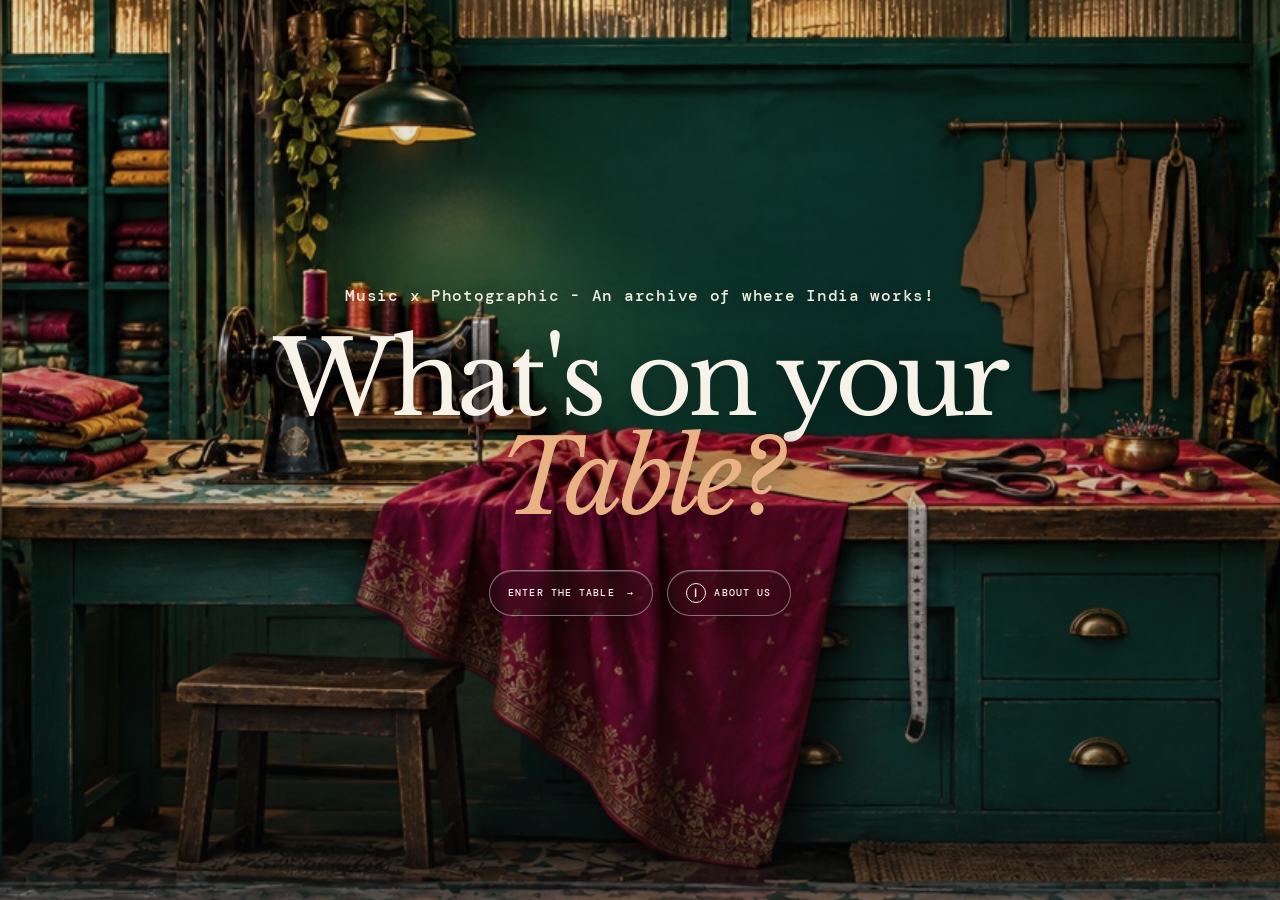
==== index.html @ 7ea65759 "Refactor single-page experience into clean modules" ====
<!doctype html>
<html lang="en">
<head>
  <meta charset="UTF-8">
  <meta name="viewport" content="width=device-width, initial-scale=1">
  <title>What's on your Table?</title>
  <meta name="description" content="Music x photographic — an archive of where India works.">
  <link rel="preconnect" href="https://fonts.googleapis.com">
  <link rel="preconnect" href="https://fonts.gstatic.com" crossorigin>
  <link href="https://fonts.googleapis.com/css2?family=DM+Mono:wght@400;500&family=DM+Sans:wght@400;500;700&family=Libre+Baskerville:ital,wght@0,400;0,700;1,400&display=swap" rel="stylesheet">
  <link rel="stylesheet" href="assets/app.css">
</head>
<body>
  <main>
    <section class="hero" id="top" aria-label="The Great Indian Table">
      <div class="hero-media" aria-hidden="true"></div>
      <div class="hero-copy">
        <p class="hero-kicker">Music x Photographic - An archive of where India works!</p>
        <h1 class="hero-title"><span>What's on your</span><em>Table?</em></h1>
        <div class="hero-actions">
          <button class="hero-cta" type="button" data-explore>Enter the Table <span>→</span></button>
          <button class="hero-info-btn" type="button" data-about aria-label="About Us">
            <span class="info-icon">i</span>
            <span>About Us</span>
          </button>
        </div>
      </div>
    </section>

    <section class="archive" id="stories" aria-label="Full-screen table stories">
      <div class="archive-intro">
        <button class="home-link" type="button" data-home>← Home</button>
        <h2 class="archive-title">Your table is a story of your time, your age, and your...life!</h2>
      </div>

      <div class="story-viewer">
        <div class="viewer-media" id="viewer-media"></div>

        <div class="viewer-info">
          <p class="viewer-quote" id="viewer-quote"></p>
          <div class="viewer-meta" id="viewer-meta">
            <span id="viewer-name"></span>
            <span id="viewer-profession"></span>
            <span id="viewer-location"></span>
          </div>
        </div>

        <div class="viewer-actions" aria-label="Story navigation">
          <button class="viewer-arrow" type="button" data-slide="-1" aria-label="Previous story">←</button>
          <button class="viewer-arrow" type="button" data-slide="1" aria-label="Next story">→</button>
        </div>

        <button class="alt-view" id="alt-view" type="button" hidden aria-label="View next photo">
          ↻ <span>VIEW NEXT PHOTO</span> <span id="alt-count"></span>
        </button>

        <div class="music-player" id="music-player" aria-label="Story music">
          <img class="music-art" id="music-art" src="assets/img/Hero.JPEG" alt="">
          <div class="music-copy">
            <div class="music-kicker">YouTube Music</div>
            <div class="music-title" id="music-title"></div>
          </div>
          <div class="music-controls">
            <button class="music-tracks" id="music-tracks" type="button" aria-label="Show playlist">TRACKS</button>
            <button id="music-prev" type="button" aria-label="Previous song">←</button>
            <button class="music-play" id="music-play" type="button" aria-label="Play music">▶</button>
            <button id="music-next" type="button" aria-label="Next song">→</button>
            <button class="music-open" id="music-open" type="button">OPEN</button>
          </div>
          <div class="music-playlist" id="music-playlist"></div>
        </div>
      </div>

      <div class="story-thumbs" id="story-thumbs" aria-label="Choose a story"></div>
      <div class="keyboard-hint" id="keyboard-hint">
        <span class="key">←</span><span class="key">→</span> stories
        &nbsp; <span class="key">SPACE</span> music
        &nbsp; <span class="key">ESC</span> home
      </div>
      <div class="yt-audio-engine" id="yt-audio-engine" aria-hidden="true"></div>
    </section>

    <div class="about-backdrop" id="about-backdrop" aria-hidden="true">
      <div class="about-modal" role="dialog" aria-modal="true" aria-labelledby="about-title">
        <button class="about-close" id="about-close" type="button" aria-label="Close">×</button>
        <h2 id="about-title">Hi! What's your Table is a fun side project by Suyash, Shashank, Sneha and Himanshu</h2>
        <p>I, Himanshu, run <a href="https://indiafutureai.com/" target="_blank" rel="noopener noreferrer">IndiaFutureAI</a> where we upskill Indians and help them find jobs, funding for startups, and build a solid career.</p>
        <p><a href="https://x.com/suyashsngh" target="_blank" rel="noopener noreferrer">Suyash</a>, <a href="https://shashankshekhar007.netlify.app/" target="_blank" rel="noopener noreferrer">Shashank</a>, and <a href="https://sneha-t-g-aiwork.framer.website/sneha-t-g" target="_blank" rel="noopener noreferrer">Sneha</a> are accomplished AI CREATOR FELLOWS with exceptional skills on AI.</p>
        <p>We pick fun projects and make them real with our AI skills. In 'What's your Table?' we visited the tables of 16 Indians who build the Bharat. A table is a personal space. Something you spend most of your time on!</p>
        <p>Think of it: You live years living in your table. It sits silently in a corner of your room, under the stains of tea, grease of automotives, glue of bookbinder, pen marks of a student, and what not?</p>
        <p>In such moments of 'personal' building, both self and country, music is a constant partner.</p>
        <p>From an entrepreneur to creator, we all live in joy of music.</p>
        <p>To materialize <em>Bharat ki table</em>, we researched and brought down some of conventional and unconventional tables of India. But I want you to know, these tables are symbolic of the region.</p>
        <p>If you know (and love)</p>
        <ul>
          <li>Telugu music, go to Bangle Maker's table for a fun Telugu Playlist</li>
          <li>Assamese? Boat maker!</li>
          <li>Bengali? Book binder</li>
          <li>Punjabi? Farmer</li>
        </ul>
        <p>...you see every table is celebrating some music</p>
        <p>So, which table are you on? (aka which music did you love?)</p>
        <p>Just take a screenshot of your favourite table and tweet to us at @indiafutureai to tell us about your fav Table!</p>
        <p>Trust me, we love to listen just as we made this project; or shall I say, this table, with love!</p>
        <div style="text-align:center">
          <a class="about-x" href="https://x.com/IndiaFutureAI" target="_blank" rel="noopener noreferrer">
            <span aria-hidden="true">𝕏</span><span>@IndiaFutureAI</span>
          </a>
        </div>
      </div>
    </div>
  </main>

  <script src="assets/stories.js"></script>
  <script src="assets/music.js"></script>
  <script src="assets/app.js"></script>
  <script src="https://www.youtube.com/iframe_api"></script>
</body>
</html>
---- assets/app.css ----
/* Great Indian Table — single-page visual system */

:root {
  --dark: #101615;
  --dark-soft: #1d2422;
  --cream: #f8f3e9;
  --muted: #aeb8b0;
  --accent: #ef9a7e;
  --display: "Libre Baskerville", Georgia, serif;
  --body: "DM Sans", Arial, sans-serif;
  --mono: "DM Mono", monospace;
}

* { box-sizing: border-box; }
html, body { margin: 0; min-height: 100%; background: var(--dark); color: var(--cream); }
body { overflow: hidden; font-family: var(--body); }
button { font: inherit; color: inherit; border: 0; background: none; cursor: pointer; }

.hero,
.archive {
  position: fixed;
  inset: 0;
}

.hero {
  display: grid;
  place-items: center;
  overflow: hidden;
  background: var(--dark);
}

.hero-media {
  position: absolute;
  inset: -3%;
  background: url("img/Hero.JPEG") center / cover no-repeat;
  filter: saturate(.78);
  transform: scale(1.04);
  transition: transform 1.6s cubic-bezier(.2,.7,.2,1);
}

.hero::after {
  content: "";
  position: absolute;
  inset: 0;
  background: linear-gradient(180deg, rgba(8,12,11,.08), rgba(8,12,11,.16) 48%, rgba(8,12,11,.38));
}

.hero-copy {
  position: relative;
  z-index: 1;
  width: min(980px, 88vw);
  text-align: center;
  text-shadow: 0 3px 28px rgba(0,0,0,.58);
}

.hero-kicker {
  max-width: 1000px;
  margin: 0 auto 24px;
  font: 500 clamp(12px,1.25vw,16px) / 1.45 var(--mono);
  letter-spacing: .045em;
  opacity: .96;
}

.hero-title {
  margin: 0;
  font: 400 clamp(3rem,8vw,8.2rem) / .96 var(--display);
  letter-spacing: -.045em;
}

.hero-title span,
.hero-title em { display: block; }
.hero-title em { color: #e8b285; font-style: italic; }

.hero-actions {
  display: flex;
  align-items: center;
  justify-content: center;
  gap: 14px;
  margin-top: 42px;
}

.hero-cta,
.hero-info-btn {
  min-height: 46px;
  border: 1px solid rgba(255,255,255,.42);
  border-radius: 999px;
  backdrop-filter: blur(14px) saturate(130%);
  -webkit-backdrop-filter: blur(14px) saturate(130%);
  box-shadow: 0 10px 32px rgba(0,0,0,.28), inset 0 1px 0 rgba(255,255,255,.2);
  transition: transform .25s ease, background .25s ease, border-color .25s ease, box-shadow .25s ease;
}

.hero-cta {
  position: relative;
  display: inline-flex;
  align-items: center;
  gap: 12px;
  overflow: hidden;
  padding: 0 18px;
  background: rgba(11,16,15,.34);
  font: 500 10px / 1 var(--mono);
  letter-spacing: .11em;
  text-transform: uppercase;
  animation: enterPulse 4.2s ease-in-out infinite;
}

.hero-cta::before {
  content: "";
  position: absolute;
  top: -20%;
  bottom: -20%;
  left: -35%;
  width: 26%;
  background: linear-gradient(110deg, transparent, rgba(255,255,255,.64), rgba(255,235,214,.22), transparent);
  transform: skewX(-18deg);
  filter: blur(1px);
  pointer-events: none;
  animation: enterGlitter 4.2s ease-in-out infinite;
}

.hero-cta span { position: relative; z-index: 1; }

.hero-info-btn {
  position: relative;
  display: inline-flex;
  align-items: center;
  justify-content: center;
  gap: 8px;
  min-width: 124px;
  padding: 0 17px;
  background: rgba(12,17,16,.30);
  font: 500 10px / 1 var(--mono);
  letter-spacing: .11em;
  text-transform: uppercase;
}

.info-icon {
  width: 20px;
  height: 20px;
  display: grid;
  place-items: center;
  border: 1px solid currentColor;
  border-radius: 50%;
  font: 600 12px / 1 var(--body);
}

.hero-info-btn:hover,
.hero-info-btn:focus-visible,
.hero-cta:hover,
.hero-cta:focus-visible {
  transform: translateY(-2px);
  background: rgba(18,24,23,.52);
  border-color: rgba(255,255,255,.82);
  box-shadow: 0 12px 34px rgba(0,0,0,.32), inset 0 1px 0 rgba(255,255,255,.23);
  outline: none;
}

@keyframes enterGlitter {
  0%,57%,100% { left: -35%; opacity: 0; }
  63% { left: 28%; opacity: .92; }
  70% { left: 112%; opacity: 0; }
}

@keyframes enterPulse {
  0%,64%,100% { filter: brightness(1); transform: translateY(0); }
  69% { filter: brightness(1.22); transform: translateY(-1px); }
  74% { filter: brightness(1); transform: translateY(0); }
}

.archive {
  z-index: 10;
  display: none;
  overflow: hidden;
  background: var(--dark);
}

body.is-stories .hero { display: none; }
body.is-stories .archive { display: block; }

.archive-intro {
  position: absolute;
  z-index: 20;
  top: 22px;
  left: 0;
  right: 0;
  display: flex;
  justify-content: center;
  align-items: center;
  pointer-events: none;
}

.archive-title {
  max-width: min(820px, 80vw);
  margin: 0;
  color: #fff;
  text-align: center;
  font: 500 clamp(11px,1.35vw,16px) / 1.4 var(--mono);
  letter-spacing: .035em;
  text-shadow: 0 2px 16px rgba(0,0,0,.88);
}

.home-link,
.alt-view {
  position: fixed;
  z-index: 80;
  display: inline-flex;
  align-items: center;
  justify-content: center;
  min-height: 37px;
  padding: 11px 15px;
  border: 1px solid rgba(255,255,255,.34);
  border-radius: 12px;
  background: rgba(12,17,16,.36);
  color: #fff;
  backdrop-filter: blur(14px) saturate(125%);
  -webkit-backdrop-filter: blur(14px) saturate(125%);
  box-shadow: 0 8px 28px rgba(0,0,0,.28), inset 0 1px 0 rgba(255,255,255,.2);
  font: 500 10px / 1 var(--mono);
  letter-spacing: .1em;
  text-transform: uppercase;
}

.home-link { left: clamp(20px,5vw,78px); }
.alt-view { top: 34px; right: 34px; gap: 8px; }
.alt-view[hidden] { display: none; }

.home-link:hover,
.alt-view:hover,
.home-link:focus-visible,
.alt-view:focus-visible {
  background: rgba(18,24,23,.52);
  border-color: rgba(255,255,255,.62);
  transform: translateY(-1px);
  outline: none;
}

.story-viewer { position: absolute; inset: 0; }

.viewer-media {
  position: absolute;
  inset: 0;
  overflow: hidden;
  background: var(--dark-soft);
}

.viewer-media::after {
  content: "";
  position: absolute;
  inset: 0;
  z-index: 3;
  pointer-events: none;
  background: linear-gradient(180deg, rgba(8,12,11,.16), rgba(8,12,11,.02) 42%, rgba(8,12,11,.10) 62%, rgba(8,12,11,.68));
}

.viewer-media img {
  position: absolute;
  inset: 0;
  width: 100%;
  height: 100%;
  display: block;
  object-fit: cover;
  transform: scale(1.015);
  opacity: 1;
  transition: opacity .75s cubic-bezier(.22,.61,.36,1), transform 1.25s cubic-bezier(.2,.7,.2,1), filter .75s ease;
  will-change: transform, opacity, filter;
}

.viewer-media img.is-old { opacity: 0; transform: scale(1.035) translateX(-18px); filter: blur(1px); }
.viewer-media img.is-new { opacity: 0; transform: scale(1.06) translateX(18px); filter: blur(2px); }
.viewer-media img.is-new.is-visible { opacity: 1; transform: scale(1.015) translateX(0); filter: blur(0); }
.viewer-media.is-parallax img { transform: scale(1.045) translate3d(var(--px,0px), var(--py,0px), 0); }

.viewer-info {
  position: absolute;
  z-index: 5;
  left: 50%;
  top: 50%;
  width: min(1100px, 88vw);
  transform: translate(-50%,-42%);
  display: flex;
  flex-direction: column;
  align-items: center;
  justify-content: center;
  text-align: center;
  text-shadow: 0 2px 30px rgba(0,0,0,.72);
}

.viewer-quote {
  order: 1;
  max-width: 820px;
  margin: 0 auto 20px;
  color: #fff;
  font: italic clamp(1.7rem,3.2vw,3.55rem) / 1.15 var(--display);
  letter-spacing: -.025em;
  text-shadow: 0 3px 12px rgba(0,0,0,.95), 0 8px 34px rgba(0,0,0,.82), 0 0 3px #000;
}

.viewer-meta {
  order: 2;
  display: inline-flex;
  align-items: center;
  justify-content: center;
  max-width: 90vw;
  padding: 8px 13px;
  border: 1px solid rgba(248,243,233,.18);
  border-radius: 999px;
  background: rgba(8,12,11,.48);
  backdrop-filter: blur(8px);
  -webkit-backdrop-filter: blur(8px);
  box-shadow: 0 5px 22px rgba(0,0,0,.22);
}

.viewer-meta span {
  font: 500 12px / 1 var(--mono);
  letter-spacing: .09em;
  text-transform: uppercase;
  color: #fff;
  white-space: nowrap;
  text-shadow: 0 2px 8px rgba(0,0,0,.85);
}

.viewer-meta span + span::before {
  content: "·";
  margin: 0 .55em;
  opacity: .55;
}

.viewer-actions { position: fixed; inset: 0; z-index: 90; pointer-events: none; }
.viewer-arrow {
  position: absolute;
  top: 50%;
  width: 52px;
  height: 52px;
  display: grid;
  place-items: center;
  border: 1px solid rgba(248,243,233,.32);
  border-radius: 50%;
  background: rgba(16,22,21,.72);
  backdrop-filter: blur(14px);
  -webkit-backdrop-filter: blur(14px);
  box-shadow: 0 8px 30px rgba(0,0,0,.24);
  pointer-events: auto;
  opacity: .82;
  transform: translateY(-50%);
  font-size: 1.35rem;
  transition: background .2s ease, border-color .2s ease, opacity .2s ease;
}
.viewer-arrow:first-child { left: 12px; }
.viewer-arrow:last-child { right: 12px; }
.viewer-arrow:hover { background: rgba(16,22,21,.92); border-color: rgba(248,243,233,.56); opacity: 1; }

.story-thumbs {
  position: fixed;
  z-index: 35;
  left: clamp(20px,6vw,96px);
  right: clamp(20px,6vw,96px);
  bottom: 18px;
  display: flex;
  gap: 9px;
  overflow-x: auto;
  padding: 8px 4px 10px;
  scrollbar-width: none;
}
.story-thumbs::-webkit-scrollbar { display: none; }

.story-thumb {
  position: relative;
  flex: 0 0 78px;
  height: 52px;
  overflow: hidden;
  border: 1px solid rgba(248,243,233,.27);
  background: #293330;
  opacity: .48;
  transition: opacity .2s ease, transform .2s ease, border-color .2s ease;
}
.story-thumb img { width: 100%; height: 100%; display: block; object-fit: cover; }
.story-thumb span { position: absolute; left: 5px; bottom: 4px; font: 8px var(--mono); text-shadow: 0 1px 5px #000; }
.story-thumb.is-active { opacity: 1; border-color: var(--accent); transform: translateY(-5px); }

.music-player {
  position: fixed;
  z-index: 50;
  left: 50%;
  bottom: 88px;
  width: min(440px, calc(100vw - 40px));
  min-height: 58px;
  transform: translateX(-50%);
  display: none;
  align-items: center;
  padding: 7px 10px 7px 8px;
  border: 1px solid rgba(248,243,233,.14);
  border-radius: 999px;
  background: rgba(13,18,17,.82);
  backdrop-filter: blur(18px);
  -webkit-backdrop-filter: blur(18px);
  box-shadow: 0 12px 40px rgba(0,0,0,.38);
}
.music-player.is-visible { display: flex; }

.music-art {
  width: 42px;
  height: 42px;
  flex: 0 0 42px;
  border-radius: 50%;
  object-fit: cover;
  background: #303836;
  border: 1px solid rgba(248,243,233,.22);
  box-shadow: inset 0 0 0 5px rgba(13,18,17,.35), 0 3px 12px rgba(0,0,0,.25);
}
.music-player.is-playing .music-art { animation: discSpin 7s linear infinite; }
@keyframes discSpin { to { transform: rotate(360deg); } }

.music-copy { min-width: 0; flex: 1; padding: 0 11px; }
.music-kicker { margin-bottom: 3px; font: 7px var(--mono); letter-spacing: .14em; text-transform: uppercase; opacity: .52; }
.music-title { overflow: hidden; white-space: nowrap; text-overflow: ellipsis; font: 500 11px var(--body); }
.music-controls { display: flex; align-items: center; gap: 2px; }
.music-controls button { width: 30px; height: 30px; display: grid; place-items: center; border-radius: 50%; opacity: .76; }
.music-controls button:hover { background: rgba(255,255,255,.08); opacity: 1; }
.music-play { font-size: 12px !important; background: rgba(248,243,233,.12) !important; }
.music-open,
.music-tracks { width: auto !important; padding: 0 8px !important; font: 8px var(--mono) !important; letter-spacing: .08em; text-transform: uppercase; }

.music-playlist {
  position: absolute;
  left: 0;
  right: 0;
  bottom: calc(100% + 6px);
  display: none;
  max-height: min(340px, 48vh);
  overflow: auto;
  padding: 10px;
  border: 1px solid rgba(248,243,233,.18);
  border-radius: 20px;
  background: rgba(13,18,17,.97);
  box-shadow: 0 18px 60px rgba(0,0,0,.55);
  scrollbar-width: none;
}
.music-playlist::-webkit-scrollbar { display: none; }
.music-player.playlist-open .music-playlist { display: block; }
.playlist-head { display: flex; justify-content: space-between; padding: 3px 6px 9px; color: var(--muted); font: 7px var(--mono); letter-spacing: .14em; text-transform: uppercase; }
.playlist-row { width: 100%; display: flex; align-items: center; gap: 10px; padding: 9px 8px; border-radius: 10px; text-align: left; color: #d9d5cc; }
.playlist-row:hover, .playlist-row.is-current { background: rgba(248,243,233,.08); color: var(--cream); }
.playlist-number { width: 20px; flex: 0 0 20px; color: #929b95; font: 7px var(--mono); }
.playlist-dot { width: 5px; height: 5px; flex: 0 0 5px; border-radius: 50%; background: var(--accent); opacity: 0; }
.playlist-row.is-current .playlist-dot { opacity: 1; }
.playlist-title { min-width: 0; overflow: hidden; text-overflow: ellipsis; white-space: nowrap; font-size: 10px; }

.keyboard-hint {
  position: fixed;
  left: 50%;
  bottom: 2px;
  z-index: 81;
  transform: translateX(-50%);
  white-space: nowrap;
  color: var(--muted);
  font: 7px var(--mono);
  letter-spacing: .1em;
  text-transform: uppercase;
  opacity: .52;
  pointer-events: none;
}
.key { display: inline-block; margin-left: 4px; padding: 3px 5px; border: 1px solid rgba(248,243,233,.2); border-radius: 4px; background: rgba(16,22,21,.6); }

.about-backdrop {
  position: fixed;
  inset: 0;
  z-index: 200;
  display: flex;
  align-items: center;
  justify-content: center;
  padding: 28px;
  background: radial-gradient(circle at 50% 15%, rgba(239,154,126,.08), transparent 38%), rgba(0,0,0,.72);
  backdrop-filter: blur(14px) saturate(115%);
  -webkit-backdrop-filter: blur(14px) saturate(115%);
  opacity: 0;
  pointer-events: none;
  transition: opacity .28s ease;
}
.about-backdrop.is-open { opacity: 1; pointer-events: auto; }

.about-modal {
  position: relative;
  width: min(920px,94vw);
  max-height: min(84vh,860px);
  overflow: auto;
  padding: 30px 42px;
  color: var(--cream);
  border: 1px solid rgba(255,255,255,.18);
  border-radius: 24px;
  background: linear-gradient(145deg, rgba(37,42,38,.96), rgba(15,20,19,.97));
  box-shadow: 0 36px 110px rgba(0,0,0,.58), inset 0 1px 0 rgba(255,255,255,.08);
  isolation: isolate;
}

.about-modal::before {
  content: "";
  position: absolute;
  inset: 0;
  z-index: -1;
  border-radius: inherit;
  background: radial-gradient(circle at 12% 10%, rgba(239,154,126,.25), transparent 28%), radial-gradient(circle at 90% 85%, rgba(210,181,132,.12), transparent 34%), repeating-linear-gradient(0deg, rgba(255,255,255,.012) 0, rgba(255,255,255,.012) 1px, transparent 1px, transparent 5px);
}

.about-close {
  position: sticky;
  top: 0;
  float: right;
  width: 36px;
  height: 36px;
  display: grid;
  place-items: center;
  border: 1px solid rgba(255,255,255,.17);
  border-radius: 50%;
  background: rgba(255,255,255,.08);
  font-size: 20px;
}

.about-modal h2 { margin: 4px 54px 26px 0; font: 700 clamp(1.45rem,2.7vw,2.25rem) / 1.14 var(--display); letter-spacing: -.03em; }
.about-modal h2::after { content: ""; display: block; width: 54px; height: 3px; margin-top: 16px; border-radius: 3px; background: var(--accent); }
.about-modal p, .about-modal li { font: 400 clamp(.95rem,1.23vw,1.06rem) / 1.78 var(--body); color: rgba(248,243,233,.9); }
.about-modal p { max-width: 790px; margin: 0 0 17px; }
.about-modal p:first-of-type { font-size: clamp(1.08rem,1.45vw,1.22rem); line-height: 1.62; color: #fff; font-weight: 500; }
.about-modal p:nth-of-type(3) { margin-top: 22px; padding: 18px 20px 18px 22px; border-left: 2px solid rgba(239,154,126,.72); border-radius: 0 12px 12px 0; background: rgba(255,255,255,.045); }
.about-modal em { color: #f1ba98; }
.about-modal ul { display: grid; grid-template-columns: repeat(2,minmax(0,1fr)); gap: 10px 12px; max-width: 790px; margin: 4px 0 20px; padding: 0; list-style: none; }
.about-modal li { padding: 12px 14px; border: 1px solid rgba(255,255,255,.12); border-radius: 12px; background: rgba(255,255,255,.045); font-size: .94rem; line-height: 1.55; }
.about-modal li::before { content: "•"; margin-right: 8px; color: var(--accent); }
.about-modal a { color: #f2b28e; text-decoration: underline; text-underline-offset: 3px; }
.about-x { display: inline-flex; align-items: center; justify-content: center; gap: 9px; margin: 16px auto 0; padding: 12px 18px; border: 1px solid rgba(255,255,255,.2); border-radius: 999px; background: #050605; color: #fff !important; text-decoration: none !important; font: 500 10px var(--mono); letter-spacing: .08em; text-transform: uppercase; }

.cinematic-flash::before {
  content: "";
  position: absolute;
  inset: 0;
  z-index: 4;
  background: #050807;
  pointer-events: none;
  animation: cinematicFlash .9s cubic-bezier(.2,.7,.2,1) both;
}
@keyframes cinematicFlash {
  0% { opacity: 0; transform: scale(1.03); }
  18% { opacity: .32; }
  45% { opacity: .12; }
  100% { opacity: 0; transform: scale(1); }
}

@media (max-width: 800px) {
  .hero-kicker { padding: 0 8px; font-size: 11px; line-height: 1.5; }
  .hero-actions { gap: 10px; margin-top: 34px; }
  .hero-cta, .hero-info-btn { min-height: 42px; }
  .hero-cta { padding: 0 15px; }
  .hero-info-btn { min-width: 112px; padding: 0 14px; font-size: 9px; }
  .info-icon { width: 18px; height: 18px; font-size: 11px; }
  .archive-intro { top: 17px; }
  .home-link { left: 14px; top: max(48px, calc(env(safe-area-inset-top) + 34px)); }
  .alt-view { top: max(48px, calc(env(safe-area-inset-top) + 34px)); right: 14px; }
  .viewer-info { top: 43%; width: calc(100vw - 30px); }
  .viewer-quote { margin-bottom: 15px; font-size: clamp(1.65rem,8.1vw,2.55rem); }
  .viewer-meta { padding: 7px 10px; max-width: calc(100vw - 42px); }
  .viewer-meta span { font-size: 9px; letter-spacing: .055em; }
  .viewer-arrow { width: 44px; height: 44px; }
  .viewer-arrow:first-child { left: 4px; }
  .viewer-arrow:last-child { right: 4px; }
  .music-player { bottom: 72px; width: calc(100vw - 28px); }
  .music-open { display: none !important; }
  .story-thumbs { left: 14px; right: 14px; bottom: 8px; }
  .story-thumb { flex-basis: 62px; height: 42px; }
  .keyboard-hint { display: none; }
  .about-backdrop { padding: 12px; }
  .about-modal { max-height: 90vh; padding: 26px 20px 22px; border-radius: 18px; }
  .about-modal h2 { font-size: 1.35rem; margin-right: 44px; }
  .about-modal p, .about-modal li { font-size: .93rem; line-height: 1.65; }
  .about-modal p:first-of-type { font-size: 1.02rem; }
  .about-modal ul { grid-template-columns: 1fr; gap: 8px; }
  .about-x { margin-top: 10px; }
}

@media (prefers-reduced-motion: reduce) {
  *, *::before, *::after { animation-duration: .01ms !important; animation-iteration-count: 1 !important; transition-duration: .01ms !important; scroll-behavior: auto !important; }
}
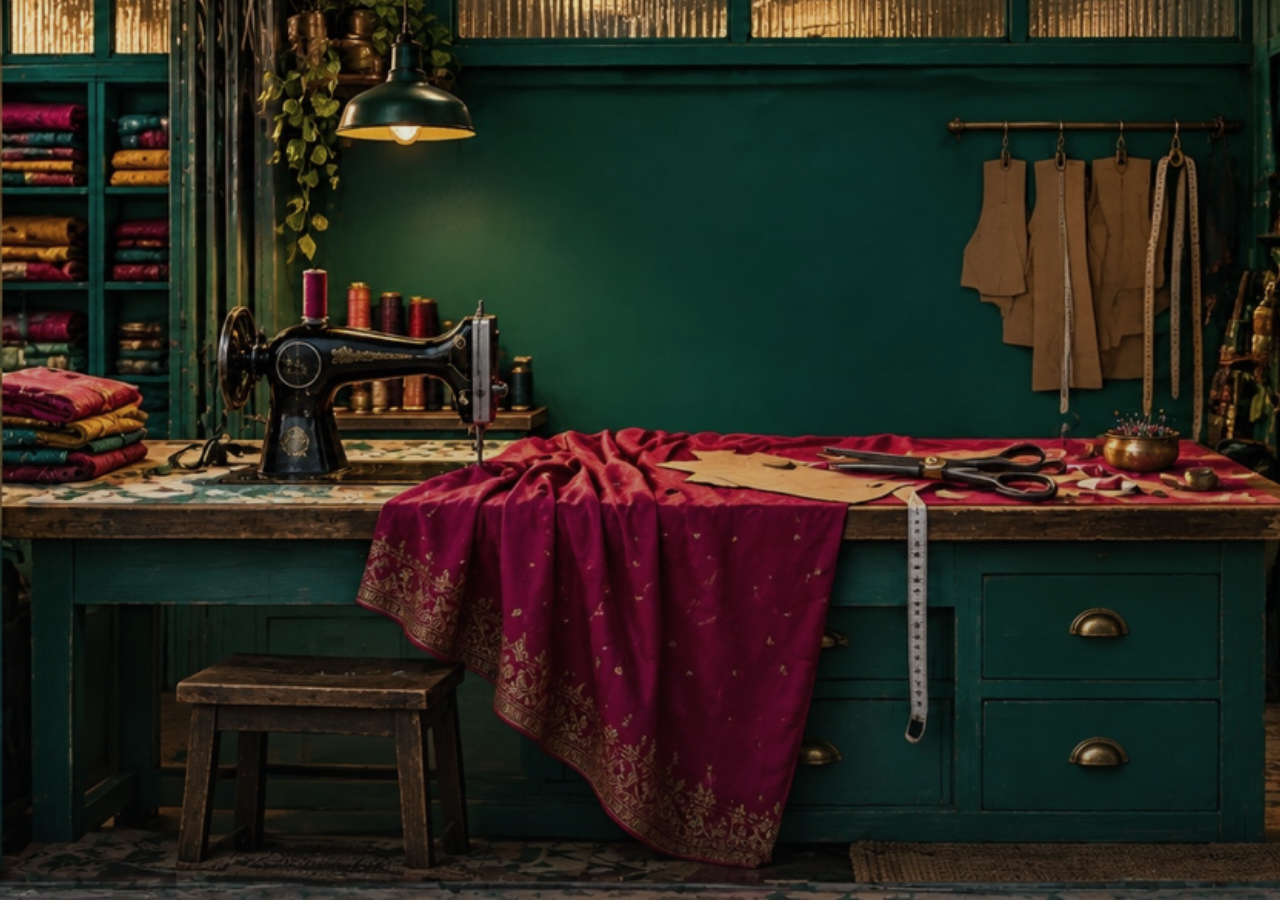
==== commit fa9feb1d: "Harden homepage loading and story controls" ====
--- a/index.html
+++ b/index.html
@@ -9,8 +9,14 @@
   <link rel="preconnect" href="https://fonts.gstatic.com" crossorigin>
   <link href="https://fonts.googleapis.com/css2?family=DM+Mono:wght@400;500&family=DM+Sans:wght@400;500;700&family=Libre+Baskerville:ital,wght@0,400;0,700;1,400&display=swap" rel="stylesheet">
   <link rel="stylesheet" href="assets/app.css">
+  <style>
+    /* Keep the final homepage copy hidden until the app is ready.
+       This prevents stale/cached copy from flashing during navigation. */
+    body.is-loading .hero-copy { opacity: 0; }
+    .hero-copy { transition: opacity .18s ease; }
+  </style>
 </head>
-<body>
+<body class="is-loading">
   <main>
     <section class="hero" id="top" aria-label="The Great Indian Table">
       <div class="hero-media" aria-hidden="true"></div>
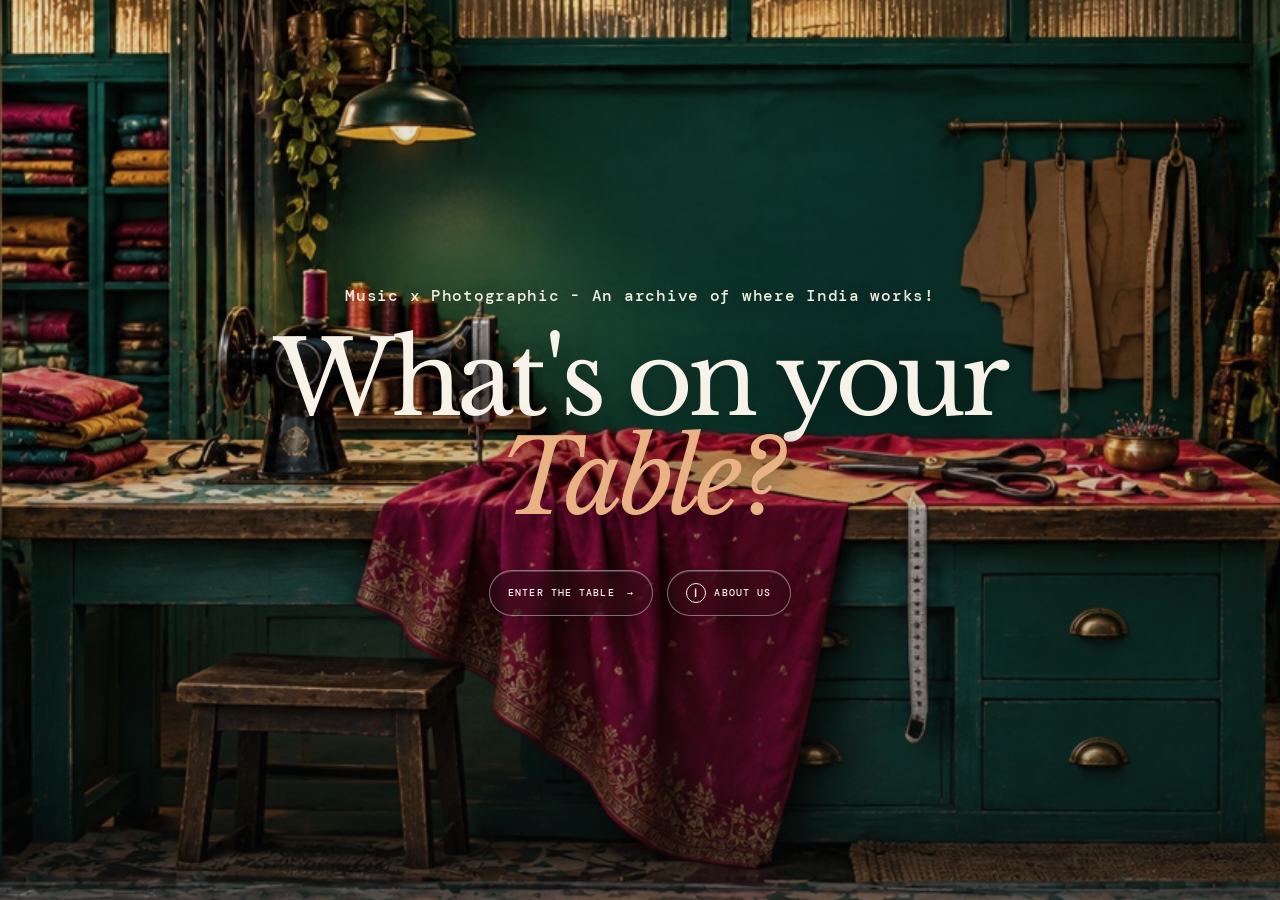
==== commit 04ece88d: "Make story Home control clickable" ====
--- a/index.html
+++ b/index.html
@@ -14,6 +14,9 @@
        This prevents stale/cached copy from flashing during navigation. */
     body.is-loading .hero-copy { opacity: 0; }
     .hero-copy { transition: opacity .18s ease; }
+
+    /* .archive-intro is a visual layer; its Home button must remain interactive. */
+    .archive-intro .home-link { pointer-events: auto; }
   </style>
 </head>
 <body class="is-loading">
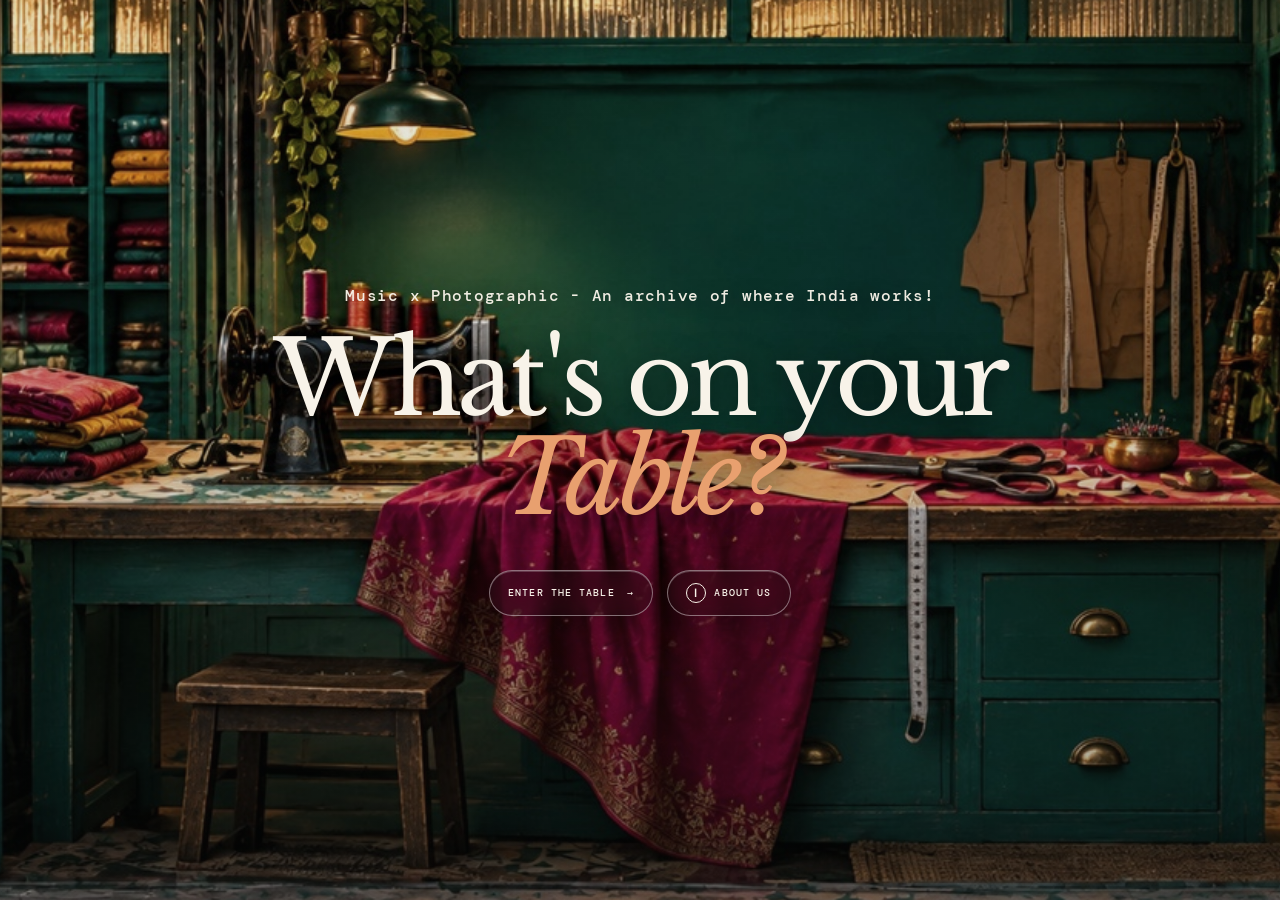
==== commit b8e326ed: "Improve homepage Table contrast" ====
--- a/index.html
+++ b/index.html
@@ -17,6 +17,10 @@
 
     /* .archive-intro is a visual layer; its Home button must remain interactive. */
     .archive-intro .home-link { pointer-events: auto; }
+
+    /* Homepage title accent: a warmer amber reads more clearly against the
+       hero photograph while keeping the existing editorial look. */
+    .hero-title em { color: #e8a06f; }
   </style>
 </head>
 <body class="is-loading">
--- a/assets/app.css
+++ b/assets/app.css
@@ -241,6 +241,8 @@
   inset: 0;
   overflow: hidden;
   background: var(--dark-soft);
+  --px: 0px;
+  --py: 0px;
 }
 
 .viewer-media::after {
@@ -259,16 +261,38 @@
   height: 100%;
   display: block;
   object-fit: cover;
-  transform: scale(1.015);
+  --image-x: 0px;
+  --image-y: 0px;
+  --image-scale: 1.015;
+  transform: translate3d(calc(var(--px) + var(--image-x)), calc(var(--py) + var(--image-y)), 0) scale(var(--image-scale));
   opacity: 1;
   transition: opacity .75s cubic-bezier(.22,.61,.36,1), transform 1.25s cubic-bezier(.2,.7,.2,1), filter .75s ease;
   will-change: transform, opacity, filter;
 }
 
-.viewer-media img.is-old { opacity: 0; transform: scale(1.035) translateX(-18px); filter: blur(1px); }
-.viewer-media img.is-new { opacity: 0; transform: scale(1.06) translateX(18px); filter: blur(2px); }
-.viewer-media img.is-new.is-visible { opacity: 1; transform: scale(1.015) translateX(0); filter: blur(0); }
-.viewer-media.is-parallax img { transform: scale(1.045) translate3d(var(--px,0px), var(--py,0px), 0); }
+.viewer-media img.is-old {
+  opacity: 0;
+  --image-x: -18px;
+  --image-y: 0px;
+  --image-scale: 1.035;
+  filter: blur(1px);
+}
+
+.viewer-media img.is-new {
+  opacity: 0;
+  --image-x: 18px;
+  --image-y: 0px;
+  --image-scale: 1.06;
+  filter: blur(2px);
+}
+
+.viewer-media img.is-new.is-visible {
+  opacity: 1;
+  --image-x: 0px;
+  --image-y: 0px;
+  --image-scale: 1.015;
+  filter: blur(0);
+}
 
 .viewer-info {
   position: absolute;
@@ -531,16 +555,17 @@
 .cinematic-flash::before {
   content: "";
   position: absolute;
-  inset: 0;
+  inset: -1px;
   z-index: 4;
-  background: #050807;
+  background: radial-gradient(circle at 50% 48%, rgba(248,243,233,.32), rgba(5,8,7,.68) 58%, rgba(5,8,7,.9));
   pointer-events: none;
   animation: cinematicFlash .9s cubic-bezier(.2,.7,.2,1) both;
 }
 @keyframes cinematicFlash {
-  0% { opacity: 0; transform: scale(1.03); }
-  18% { opacity: .32; }
-  45% { opacity: .12; }
+  0% { opacity: 0; transform: scale(1.035); }
+  15% { opacity: .72; }
+  34% { opacity: .28; }
+  54% { opacity: .11; }
   100% { opacity: 0; transform: scale(1); }
 }
 
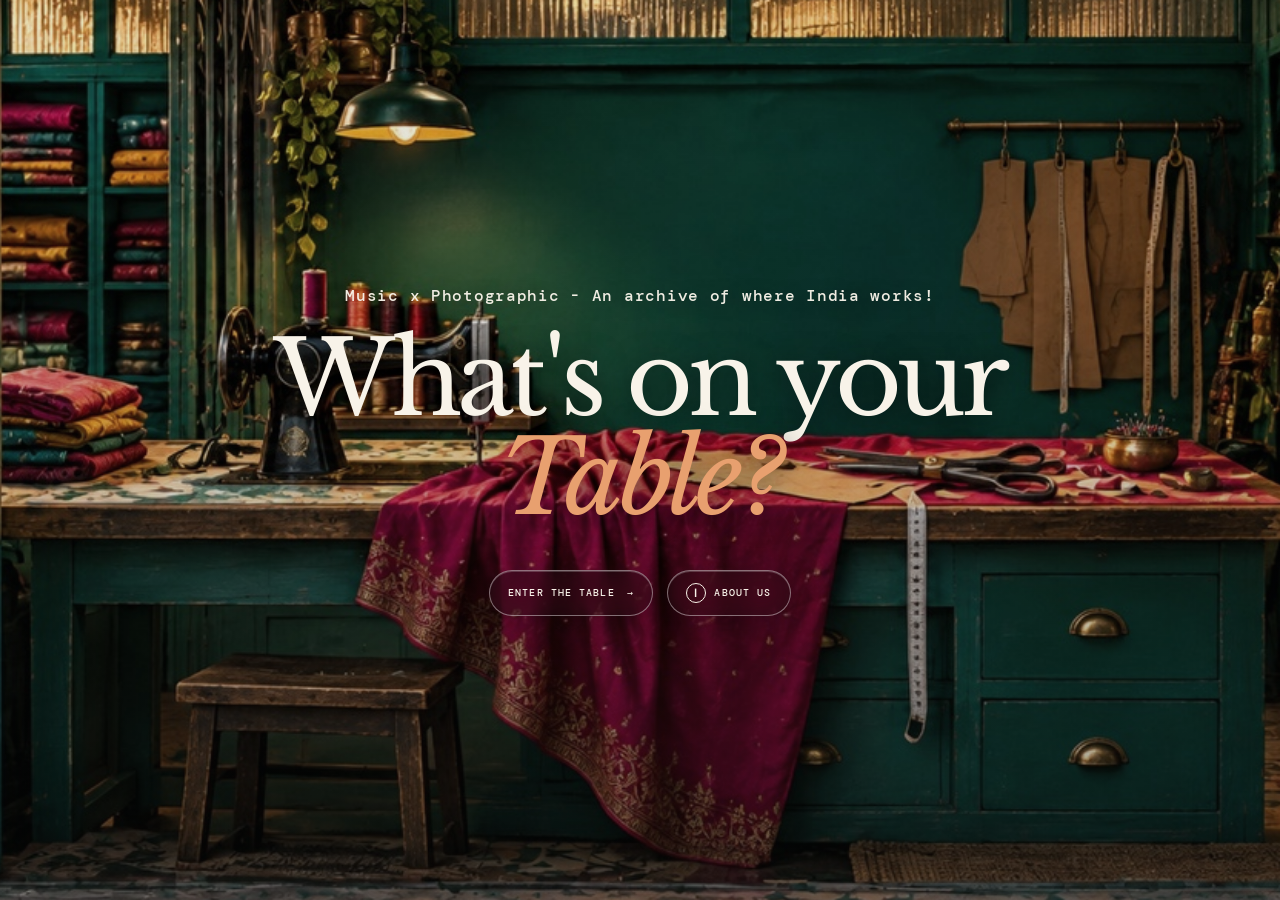
==== commit 572f3075: "Use tailoring loop video for homepage hero" ====
--- a/index.html
+++ b/index.html
@@ -21,12 +21,32 @@
     /* Homepage title accent: a warmer amber reads more clearly against the
        hero photograph while keeping the existing editorial look. */
     .hero-title em { color: #e8a06f; }
+
+    /* Homepage hero loop: fill the same visual frame as the former hero photo. */
+    .hero-media.hero-video {
+      width: 106%;
+      height: 106%;
+      object-fit: cover;
+      object-position: center;
+      display: block;
+    }
   </style>
 </head>
 <body class="is-loading">
   <main>
     <section class="hero" id="top" aria-label="The Great Indian Table">
-      <div class="hero-media" aria-hidden="true"></div>
+      <video
+        class="hero-media hero-video"
+        autoplay
+        muted
+        loop
+        playsinline
+        preload="auto"
+        poster="assets/img/Hero.JPEG"
+        aria-hidden="true"
+      >
+        <source src="assets/img/Tailoring_shop_video_loop_animation_20260912192909.mp4" type="video/mp4">
+      </video>
       <div class="hero-copy">
         <p class="hero-kicker">Music x Photographic - An archive of where India works!</p>
         <h1 class="hero-title"><span>What's on your</span><em>Table?</em></h1>
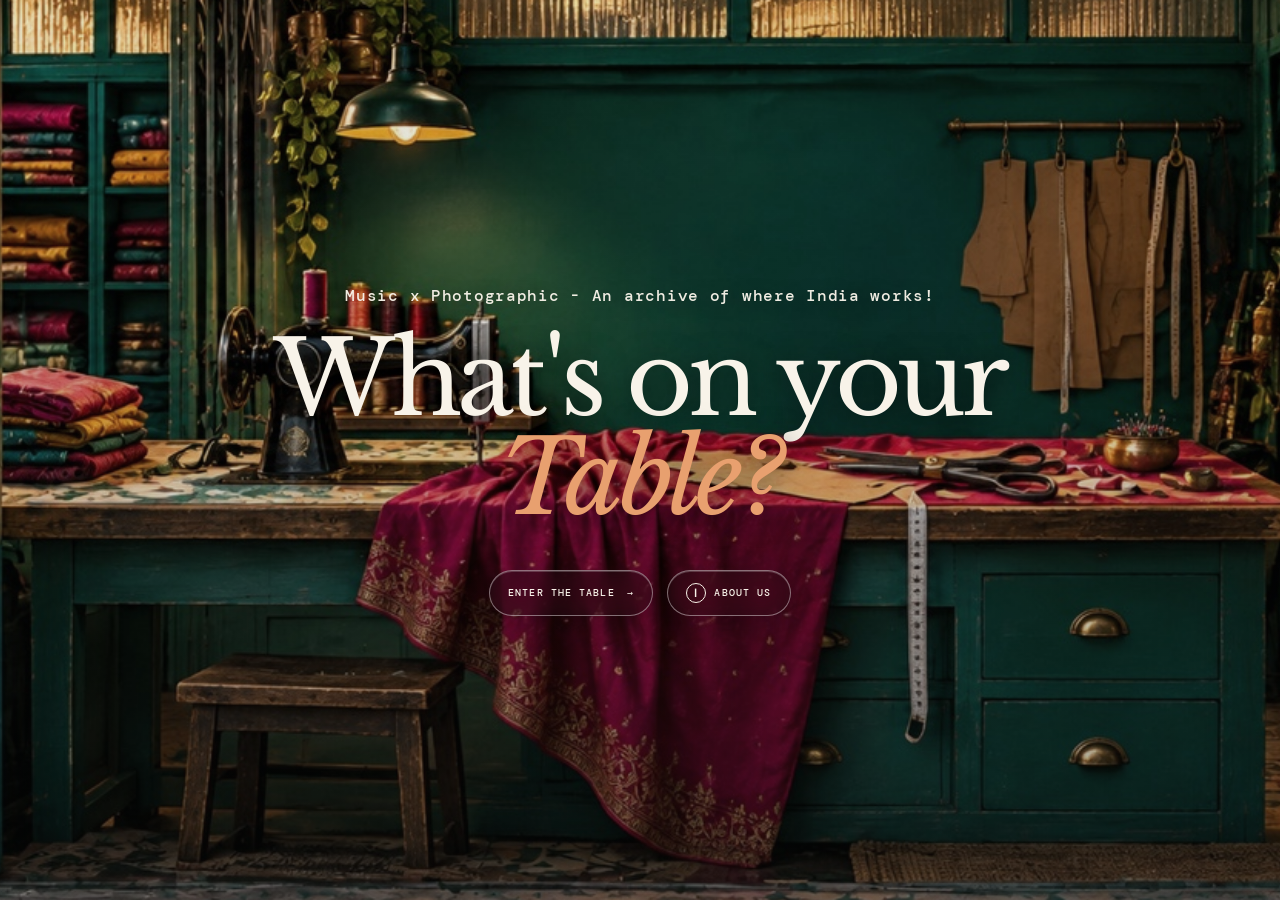
==== commit f2d19c70: "Revert homepage video to hero image" ====
--- a/index.html
+++ b/index.html
@@ -10,43 +10,16 @@
   <link href="https://fonts.googleapis.com/css2?family=DM+Mono:wght@400;500&family=DM+Sans:wght@400;500;700&family=Libre+Baskerville:ital,wght@0,400;0,700;1,400&display=swap" rel="stylesheet">
   <link rel="stylesheet" href="assets/app.css">
   <style>
-    /* Keep the final homepage copy hidden until the app is ready.
-       This prevents stale/cached copy from flashing during navigation. */
     body.is-loading .hero-copy { opacity: 0; }
     .hero-copy { transition: opacity .18s ease; }
-
-    /* .archive-intro is a visual layer; its Home button must remain interactive. */
     .archive-intro .home-link { pointer-events: auto; }
-
-    /* Homepage title accent: a warmer amber reads more clearly against the
-       hero photograph while keeping the existing editorial look. */
     .hero-title em { color: #e8a06f; }
-
-    /* Homepage hero loop: fill the same visual frame as the former hero photo. */
-    .hero-media.hero-video {
-      width: 106%;
-      height: 106%;
-      object-fit: cover;
-      object-position: center;
-      display: block;
-    }
   </style>
 </head>
 <body class="is-loading">
   <main>
     <section class="hero" id="top" aria-label="The Great Indian Table">
-      <video
-        class="hero-media hero-video"
-        autoplay
-        muted
-        loop
-        playsinline
-        preload="auto"
-        poster="assets/img/Hero.JPEG"
-        aria-hidden="true"
-      >
-        <source src="assets/img/Tailoring_shop_video_loop_animation_20260912192909.mp4" type="video/mp4">
-      </video>
+      <div class="hero-media" aria-hidden="true"></div>
       <div class="hero-copy">
         <p class="hero-kicker">Music x Photographic - An archive of where India works!</p>
         <h1 class="hero-title"><span>What's on your</span><em>Table?</em></h1>
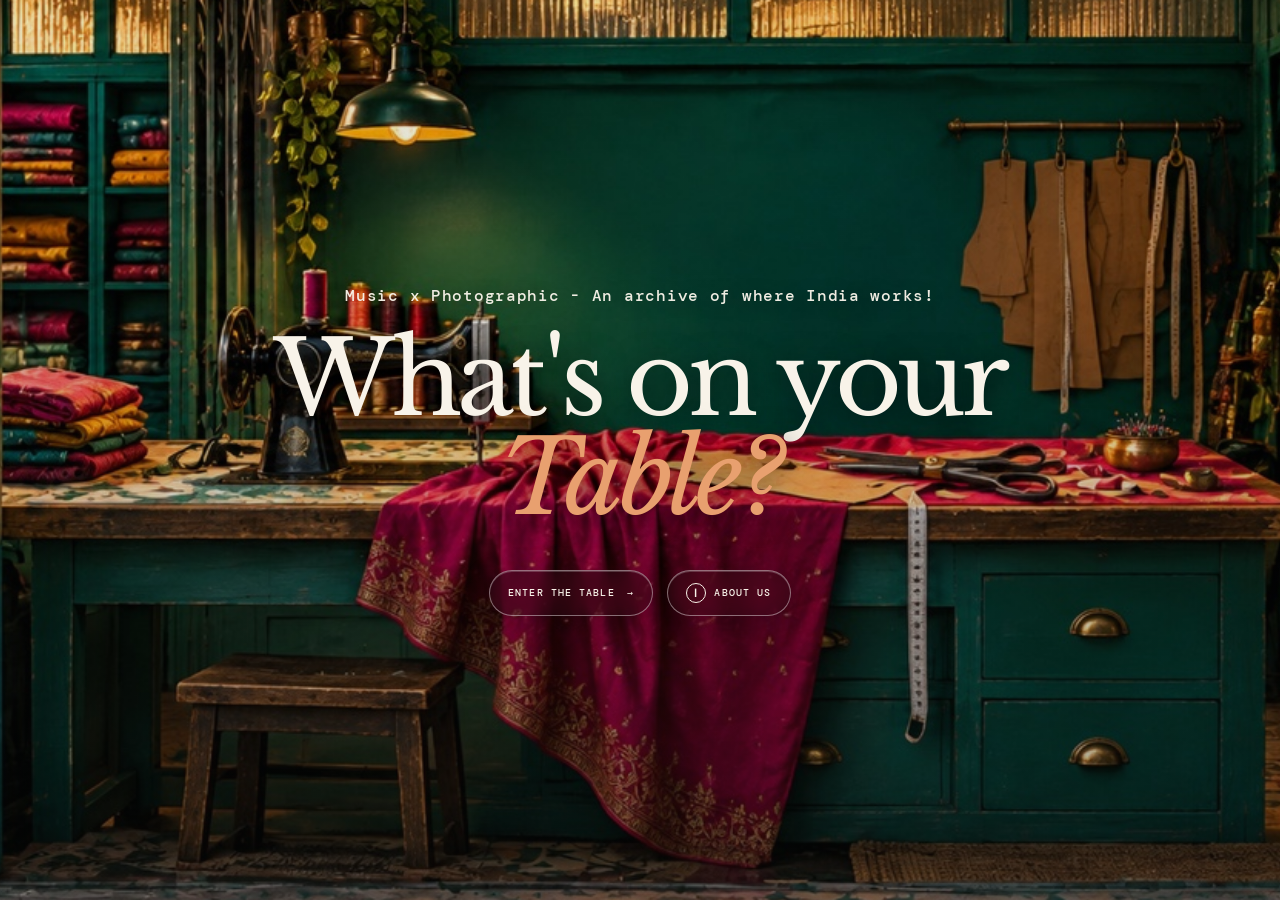
==== commit df168119: "Restore original hero image colour saturation" ====
--- a/index.html
+++ b/index.html
@@ -14,6 +14,9 @@
     .hero-copy { transition: opacity .18s ease; }
     .archive-intro .home-link { pointer-events: auto; }
     .hero-title em { color: #e8a06f; }
+
+    /* Keep the homepage photograph's original colour saturation. */
+    .hero-media { filter: none; }
   </style>
 </head>
 <body class="is-loading">
